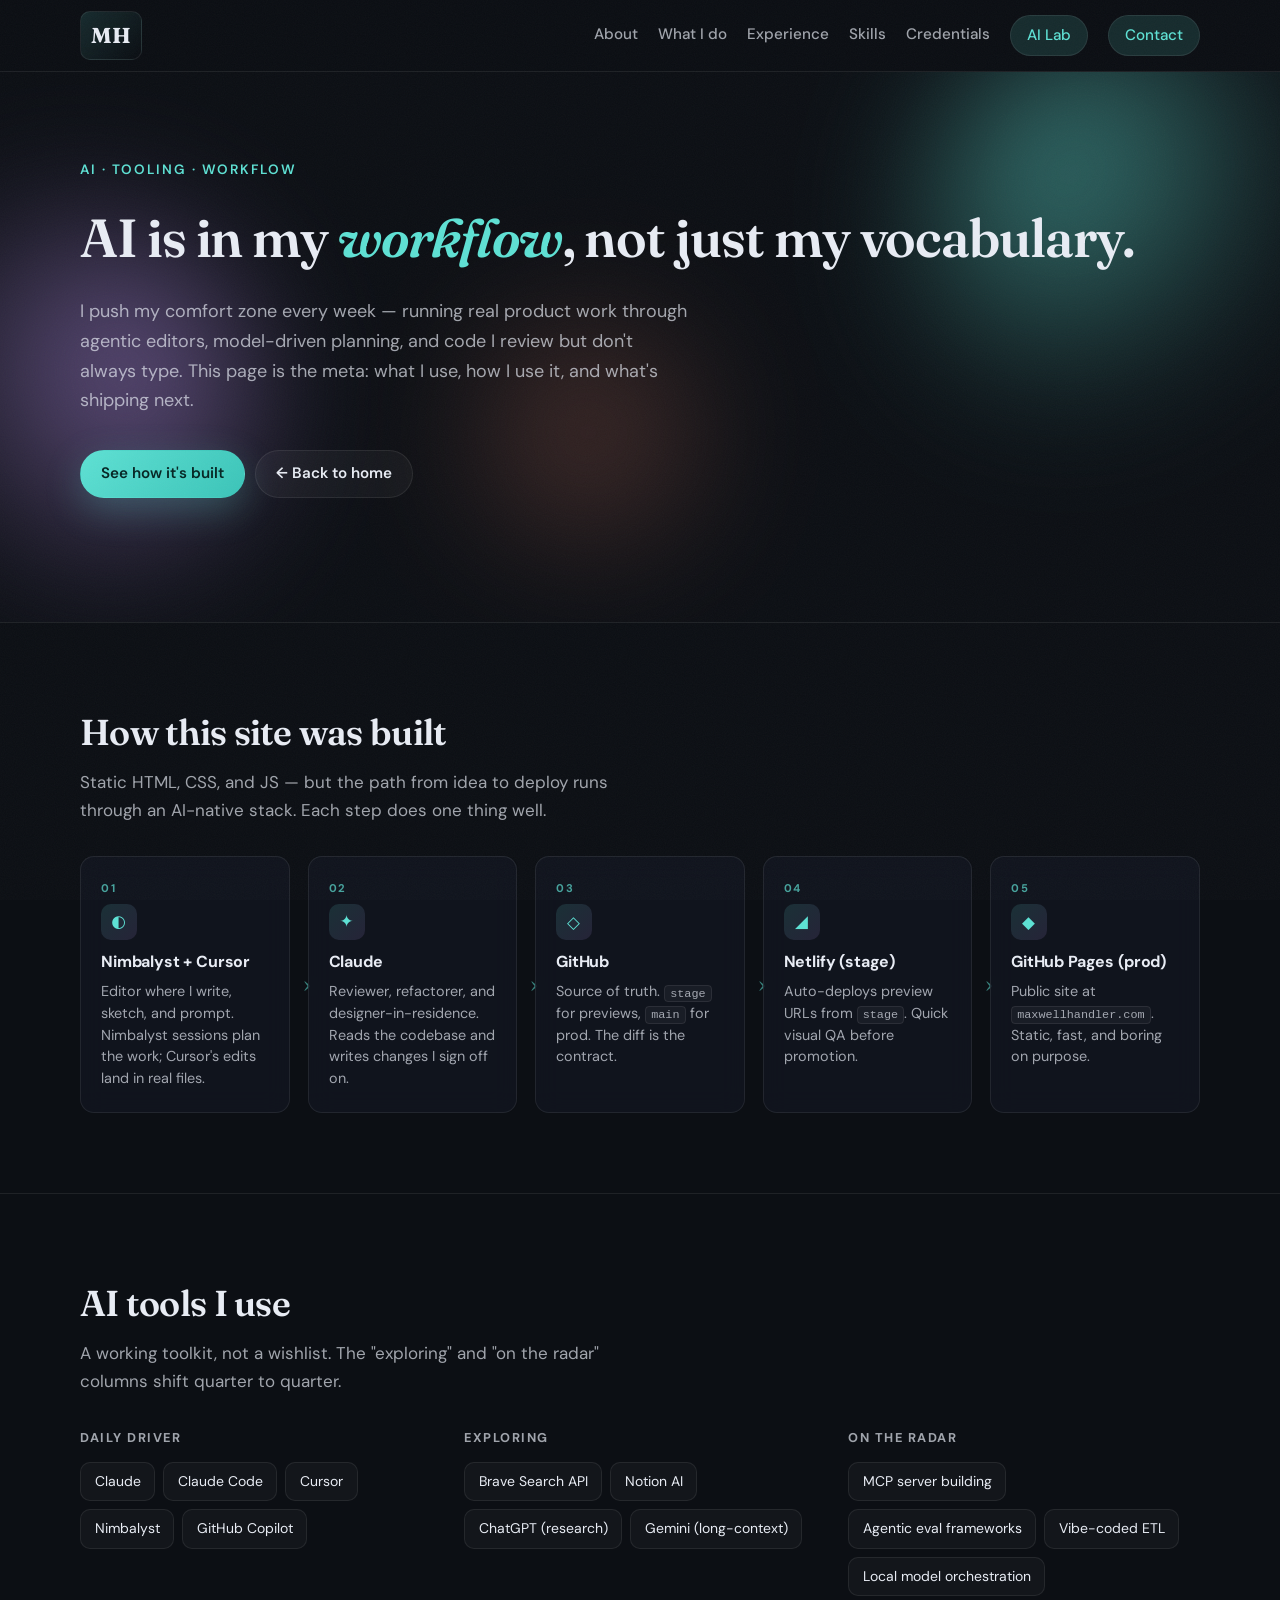
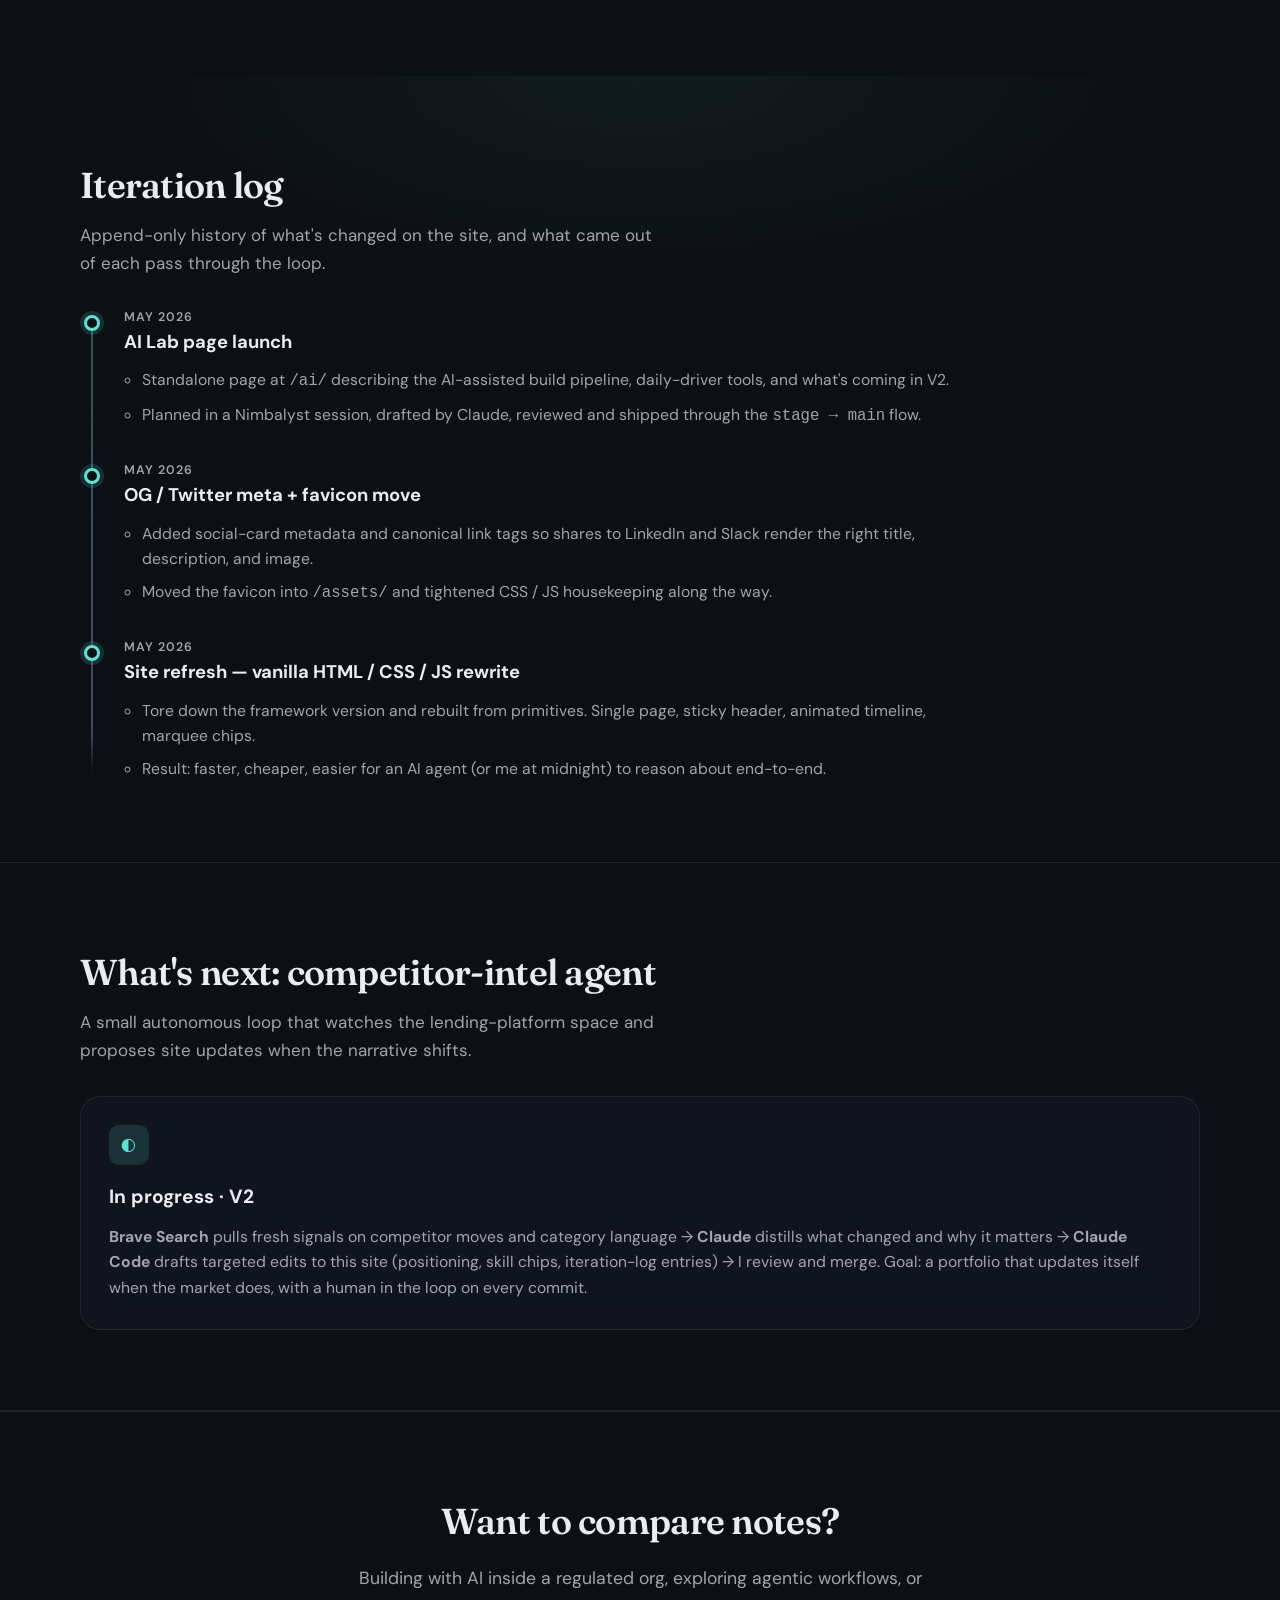
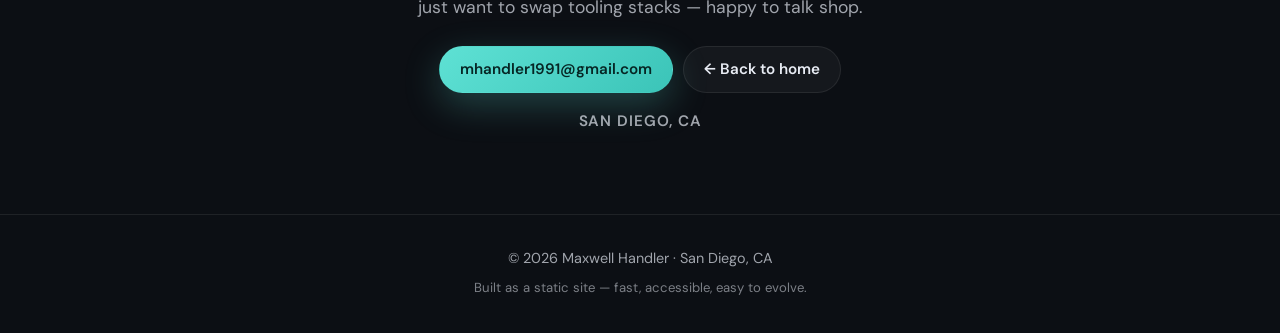
==== ai/index.html @ 17d2379d "new ai page + plan folder" ====
<!doctype html>
<html lang="en">
  <head>
    <meta charset="utf-8">
    <meta name="viewport" content="width=device-width, initial-scale=1, viewport-fit=cover">
    <meta name="theme-color" content="#0c0f14">
    <meta name="description" content="Maxwell Handler's AI Lab — how this site is built with AI-assisted workflows, the tools in daily rotation, and what's shipping next.">
    <title>AI Lab · Maxwell Handler</title>
    <link rel="canonical" href="https://maxwellhandler.com/ai/">
    <link rel="icon" href="/assets/favicon.svg" type="image/svg+xml">

    <meta property="og:type" content="website">
    <meta property="og:url" content="https://maxwellhandler.com/ai/">
    <meta property="og:title" content="AI Lab · Maxwell Handler">
    <meta property="og:description" content="How this portfolio is built with AI-assisted workflows — the tools in daily rotation, what's on the radar, and the meta-experiment of shipping changes through Claude, Nimbalyst, and Cursor.">
    <meta property="og:image" content="https://maxwellhandler.com/assets/profile.jpg">
    <meta property="og:image:alt" content="Portrait of Maxwell Handler">

    <meta name="twitter:card" content="summary">
    <meta name="twitter:url" content="https://maxwellhandler.com/ai/">
    <meta name="twitter:title" content="AI Lab · Maxwell Handler">
    <meta name="twitter:description" content="How this portfolio is built with AI-assisted workflows — the tools in daily rotation, what's on the radar, and the meta-experiment of shipping changes through Claude, Nimbalyst, and Cursor.">
    <meta name="twitter:image" content="https://maxwellhandler.com/assets/profile.jpg">

    <link rel="preconnect" href="https://fonts.googleapis.com">
    <link rel="preconnect" href="https://fonts.gstatic.com" crossorigin>
    <link href="https://fonts.googleapis.com/css2?family=DM+Sans:ital,opsz,wght@0,9..40,400;0,9..40,500;0,9..40,600;0,9..40,700;1,9..40,400&family=Fraunces:ital,opsz,wght@0,9..144,500;0,9..144,600;0,9..144,700;1,9..144,500&display=swap" rel="stylesheet">
    <link href="/css/styles.css" rel="stylesheet">
  </head>
  <body>
    <div class="noise" aria-hidden="true"></div>

    <header class="site-header">
      <div class="container header-inner">
        <a class="logo" href="/">MH</a>
        <button type="button" class="nav-toggle" aria-expanded="false" aria-controls="site-nav">
          <span class="sr-only">Menu</span>
          <span class="nav-toggle-bar"></span>
          <span class="nav-toggle-bar"></span>
        </button>
        <nav id="site-nav" class="site-nav" aria-label="Primary">
          <a href="/#about">About</a>
          <a href="/#pillars">What I do</a>
          <a href="/#experience">Experience</a>
          <a href="/#skills">Skills</a>
          <a href="/#credentials">Credentials</a>
          <a href="/ai/" class="nav-cta" aria-current="page">AI Lab</a>
          <a href="/#contact" class="nav-cta">Contact</a>
        </nav>
      </div>
    </header>

    <main id="top">
      <section class="hero">
        <div class="hero-bg" aria-hidden="true">
          <div class="blob blob-a"></div>
          <div class="blob blob-b"></div>
          <div class="blob blob-c"></div>
        </div>
        <div class="container hero-inner">
          <p class="hero-kicker">AI · Tooling · Workflow</p>
          <h1 class="hero-title">
            AI is in my <span class="accent">workflow</span>, not just my vocabulary.
          </h1>
          <p class="hero-lead">
            I push my comfort zone every week — running real product work through agentic editors, model-driven planning, and code I review but don't always type. This page is the meta: what I use, how I use it, and what's shipping next.
          </p>
          <div class="hero-actions">
            <a class="btn btn-primary" href="#how-built">See how it's built</a>
            <a class="btn btn-ghost" href="/">&larr; Back to home</a>
          </div>
        </div>
      </section>

      <section id="how-built" class="section section-pillars">
        <div class="container">
          <div class="section-head">
            <h2 class="section-title">How this site was built</h2>
            <p class="section-sub">Static HTML, CSS, and JS — but the path from idea to deploy runs through an AI-native stack. Each step does one thing well.</p>
          </div>
          <ol class="pipeline">
            <li class="pipeline-step">
              <span class="pipeline-step-icon" aria-hidden="true">◐</span>
              <h3>Nimbalyst + Cursor</h3>
              <p>Editor where I write, sketch, and prompt. Nimbalyst sessions plan the work; Cursor's edits land in real files.</p>
            </li>
            <li class="pipeline-step">
              <span class="pipeline-step-icon" aria-hidden="true">✦</span>
              <h3>Claude</h3>
              <p>Reviewer, refactorer, and designer-in-residence. Reads the codebase and writes changes I sign off on.</p>
            </li>
            <li class="pipeline-step">
              <span class="pipeline-step-icon" aria-hidden="true">◇</span>
              <h3>GitHub</h3>
              <p>Source of truth. <code>stage</code> for previews, <code>main</code> for prod. The diff is the contract.</p>
            </li>
            <li class="pipeline-step">
              <span class="pipeline-step-icon" aria-hidden="true">◢</span>
              <h3>Netlify (stage)</h3>
              <p>Auto-deploys preview URLs from <code>stage</code>. Quick visual QA before promotion.</p>
            </li>
            <li class="pipeline-step">
              <span class="pipeline-step-icon" aria-hidden="true">◆</span>
              <h3>GitHub Pages (prod)</h3>
              <p>Public site at <code>maxwellhandler.com</code>. Static, fast, and boring on purpose.</p>
            </li>
          </ol>
        </div>
      </section>

      <section id="tools" class="section section-skills">
        <div class="container">
          <div class="section-head">
            <h2 class="section-title">AI tools I use</h2>
            <p class="section-sub">A working toolkit, not a wishlist. The "exploring" and "on the radar" columns shift quarter to quarter.</p>
          </div>
          <div class="skill-groups">
            <div class="skill-group">
              <h3>Daily driver</h3>
              <ul class="skill-chips">
                <li>Claude</li>
                <li>Claude Code</li>
                <li>Cursor</li>
                <li>Nimbalyst</li>
                <li>GitHub Copilot</li>
              </ul>
            </div>
            <div class="skill-group">
              <h3>Exploring</h3>
              <ul class="skill-chips">
                <li>Brave Search API</li>
                <li>Notion AI</li>
                <li>ChatGPT (research)</li>
                <li>Gemini (long-context)</li>
              </ul>
            </div>
            <div class="skill-group">
              <h3>On the radar</h3>
              <ul class="skill-chips">
                <li>MCP server building</li>
                <li>Agentic eval frameworks</li>
                <li>Vibe-coded ETL</li>
                <li>Local model orchestration</li>
              </ul>
            </div>
          </div>
        </div>
      </section>

      <section id="iteration-log" class="section section-timeline">
        <div class="container">
          <div class="section-head">
            <h2 class="section-title">Iteration log</h2>
            <p class="section-sub">Append-only history of what's changed on the site, and what came out of each pass through the loop.</p>
          </div>
          <ol class="timeline">
            <li class="timeline-item">
              <span class="timeline-dot"></span>
              <div class="timeline-body">
                <p class="timeline-meta">May 2026</p>
                <h3>AI Lab page launch</h3>
                <ul class="timeline-bullets">
                  <li>Standalone page at <code>/ai/</code> describing the AI-assisted build pipeline, daily-driver tools, and what's coming in V2.</li>
                  <li>Planned in a Nimbalyst session, drafted by Claude, reviewed and shipped through the <code>stage → main</code> flow.</li>
                </ul>
              </div>
            </li>
            <li class="timeline-item">
              <span class="timeline-dot"></span>
              <div class="timeline-body">
                <p class="timeline-meta">May 2026</p>
                <h3>OG / Twitter meta + favicon move</h3>
                <ul class="timeline-bullets">
                  <li>Added social-card metadata and canonical link tags so shares to LinkedIn and Slack render the right title, description, and image.</li>
                  <li>Moved the favicon into <code>/assets/</code> and tightened CSS / JS housekeeping along the way.</li>
                </ul>
              </div>
            </li>
            <li class="timeline-item">
              <span class="timeline-dot"></span>
              <div class="timeline-body">
                <p class="timeline-meta">May 2026</p>
                <h3>Site refresh — vanilla HTML / CSS / JS rewrite</h3>
                <ul class="timeline-bullets">
                  <li>Tore down the framework version and rebuilt from primitives. Single page, sticky header, animated timeline, marquee chips.</li>
                  <li>Result: faster, cheaper, easier for an AI agent (or me at midnight) to reason about end-to-end.</li>
                </ul>
              </div>
            </li>
          </ol>
        </div>
      </section>

      <section id="whats-next" class="section section-pillars">
        <div class="container">
          <div class="section-head">
            <h2 class="section-title">What's next: competitor-intel agent</h2>
            <p class="section-sub">A small autonomous loop that watches the lending-platform space and proposes site updates when the narrative shifts.</p>
          </div>
          <article class="pillar-card pillar-card-pm">
            <span class="pillar-icon" aria-hidden="true">◐</span>
            <h3>In progress · V2</h3>
            <p>
              <strong>Brave Search</strong> pulls fresh signals on competitor moves and category language &rarr; <strong>Claude</strong> distills what changed and why it matters &rarr; <strong>Claude Code</strong> drafts targeted edits to this site (positioning, skill chips, iteration-log entries) &rarr; I review and merge. Goal: a portfolio that updates itself when the market does, with a human in the loop on every commit.
            </p>
          </article>
        </div>
      </section>

      <section id="contact" class="section section-contact">
        <div class="container contact-inner">
          <h2 class="section-title">Want to compare notes?</h2>
          <p class="contact-lead">
            Building with AI inside a regulated org, exploring agentic workflows, or just want to swap tooling stacks — happy to talk shop.
          </p>
          <div class="hero-actions contact-actions">
            <a class="btn btn-primary" href="mailto:mhandler1991@gmail.com">mhandler1991@gmail.com</a>
            <a class="btn btn-ghost" href="/">&larr; Back to home</a>
          </div>
          <p class="contact-location">San Diego, CA</p>
        </div>
      </section>
    </main>

    <footer class="site-footer">
      <div class="container footer-inner">
        <p>© <span id="year"></span> Maxwell Handler · San Diego, CA</p>
        <p class="footer-note">Built as a static site — fast, accessible, easy to evolve.</p>
      </div>
    </footer>

    <script src="/js/scripts.js" defer></script>
  </body>
</html>
---- css/styles.css ----
/* --- Tokens --- */
:root {
  --bg-deep: #0c0f14;
  --bg-elevated: #121722;
  --bg-card: rgba(18, 23, 34, 0.72);
  --text: #e8ecf4;
  --text-muted: rgba(232, 236, 244, 0.68);
  --accent: #5ee1d4;
  --accent-soft: rgba(94, 225, 212, 0.14);
  --accent-2: #c79bff;
  --accent-2-soft: rgba(199, 155, 255, 0.12);
  --coral: #ff8f73;
  --border: rgba(255, 255, 255, 0.08);
  --radius-lg: 20px;
  --radius-md: 14px;
  --radius-sm: 10px;
  --shadow-soft: 0 24px 80px rgba(0, 0, 0, 0.45);
  --font-sans: "DM Sans", system-ui, sans-serif;
  --font-display: "Fraunces", Georgia, serif;
  --header-h: 72px;
}

*,
*::before,
*::after {
  box-sizing: border-box;
}

html {
  scroll-behavior: smooth;
  overflow-x: clip;
}

@supports not (overflow: clip) {
  html {
    overflow-x: hidden;
  }
}

@media (prefers-reduced-motion: reduce) {
  html {
    scroll-behavior: auto;
  }

  .blob {
    animation: none !important;
  }
}

body {
  margin: 0;
  font-family: var(--font-sans);
  font-size: 1.0625rem;
  line-height: 1.65;
  color: var(--text);
  background-color: var(--bg-deep);
  min-height: 100vh;
  min-height: 100dvh;
  -webkit-text-size-adjust: 100%;
  text-size-adjust: 100%;
}

body.nav-open {
  overflow: hidden;
  overscroll-behavior: none;
}

.sr-only {
  position: absolute;
  width: 1px;
  height: 1px;
  padding: 0;
  margin: -1px;
  overflow: hidden;
  clip: rect(0, 0, 0, 0);
  white-space: nowrap;
  border: 0;
}

.noise {
  pointer-events: none;
  position: fixed;
  inset: 0;
  z-index: 9999;
  opacity: 0.035;
  background-image: url("data:image/svg+xml,%3Csvg xmlns='http://www.w3.org/2000/svg' width='220' height='220'%3E%3Cfilter id='n'%3E%3CfeTurbulence type='fractalNoise' baseFrequency='0.9' numOctaves='3' stitchTiles='stitch'/%3E%3C/filter%3E%3Crect width='100%25' height='100%25' filter='url(%23n)'/%3E%3C/svg%3E");
}

.container {
  width: min(
    1120px,
    calc(100% - 2.5rem - env(safe-area-inset-left, 0px) - env(safe-area-inset-right, 0px))
  );
  margin-inline: auto;
}

.container.narrow {
  width: min(
    720px,
    calc(100% - 2.5rem - env(safe-area-inset-left, 0px) - env(safe-area-inset-right, 0px))
  );
}

/* In-page anchors clear sticky header + notch */
#top,
section[id],
#credentials {
  scroll-margin-top: calc(env(safe-area-inset-top, 0px) + var(--header-h) + 0.75rem);
}

/* --- Header --- */
.site-header {
  position: sticky;
  top: 0;
  z-index: 100;
  min-height: var(--header-h);
  padding-top: env(safe-area-inset-top, 0);
  padding-bottom: 0;
  display: flex;
  align-items: center;
  border-bottom: 1px solid var(--border);
  background: rgba(12, 15, 20, 0.78);
  backdrop-filter: blur(14px);
}

.header-inner {
  position: relative;
  display: flex;
  align-items: center;
  justify-content: space-between;
  gap: 1rem;
}

.logo {
  font-family: var(--font-display);
  font-weight: 700;
  font-size: 1.35rem;
  letter-spacing: -0.02em;
  color: var(--text);
  text-decoration: none;
  padding: 0.35rem 0.65rem;
  border-radius: var(--radius-sm);
  border: 1px solid var(--border);
  background: linear-gradient(135deg, var(--accent-soft), transparent);
}

.site-nav {
  display: flex;
  align-items: center;
  gap: 0.25rem 1.25rem;
  flex-wrap: wrap;
  justify-content: flex-end;
}

.site-nav a {
  color: var(--text-muted);
  text-decoration: none;
  font-weight: 500;
  font-size: 0.95rem;
  padding: 0.35rem 0;
  border-bottom: 2px solid transparent;
  transition: color 0.2s, border-color 0.2s;
}

.site-nav a:hover,
.site-nav a:focus-visible {
  color: var(--text);
}

.site-nav a:focus-visible {
  outline: 2px solid var(--accent);
  outline-offset: 4px;
}

.nav-cta {
  padding: 0.45rem 1rem !important;
  border-radius: 999px;
  border: 1px solid var(--border) !important;
  background: var(--accent-soft);
  color: var(--accent) !important;
}

.nav-cta:hover {
  border-color: rgba(94, 225, 212, 0.45) !important;
}

.nav-toggle {
  display: none;
  flex-direction: column;
  justify-content: center;
  gap: 6px;
  width: 44px;
  height: 44px;
  padding: 0;
  border: 1px solid var(--border);
  border-radius: var(--radius-sm);
  background: var(--bg-elevated);
  cursor: pointer;
}

.nav-toggle-bar {
  display: block;
  height: 2px;
  width: 18px;
  margin-inline: auto;
  background: var(--text);
  border-radius: 2px;
  transition: transform 0.25s ease, opacity 0.2s;
}

.header-inner:has(.site-nav.is-open) .nav-toggle .nav-toggle-bar:first-of-type {
  transform: translateY(4px) rotate(45deg);
}

.header-inner:has(.site-nav.is-open) .nav-toggle .nav-toggle-bar:last-of-type {
  transform: translateY(-4px) rotate(-45deg);
}

@media (max-width: 768px) {
  .nav-toggle {
    display: flex;
    -webkit-tap-highlight-color: rgba(94, 225, 212, 0.15);
  }

  .site-nav {
    position: absolute;
    top: 100%;
    left: 0;
    right: 0;
    z-index: 200;
    flex-direction: column;
    align-items: stretch;
    padding: 1rem max(1.25rem, env(safe-area-inset-right, 0)) calc(1.25rem + env(safe-area-inset-bottom, 0))
      max(1.25rem, env(safe-area-inset-left, 0));
    max-height: min(72vh, calc(100dvh - 5.25rem - env(safe-area-inset-top, 0px) - env(safe-area-inset-bottom, 0px)));
    overflow-y: auto;
    background: rgba(12, 15, 20, 0.96);
    border-bottom: 1px solid var(--border);
    box-shadow: 0 24px 48px rgba(0, 0, 0, 0.35);
    gap: 0;
    display: none;
  }

  .site-nav.is-open {
    display: flex;
  }

  .site-nav a {
    padding: 0.85rem 0;
    min-height: 44px;
    display: flex;
    align-items: center;
    border-bottom: 1px solid var(--border);
    -webkit-tap-highlight-color: rgba(94, 225, 212, 0.12);
  }

  .site-nav a:last-child {
    border-bottom: 0;
    margin-top: 0.5rem;
    text-align: center;
    justify-content: center;
  }
}

/* --- Hero --- */
.hero {
  position: relative;
  padding: clamp(3rem, 8vw, 5.5rem) 0 clamp(4rem, 10vw, 6rem);
  overflow: hidden;
}

.hero-bg {
  position: absolute;
  inset: 0;
  pointer-events: none;
}

.blob {
  position: absolute;
  border-radius: 50%;
  filter: blur(70px);
  opacity: 0.55;
  animation: float 18s ease-in-out infinite;
}

.blob-a {
  width: min(420px, 55vw);
  height: min(420px, 55vw);
  background: radial-gradient(circle at 30% 30%, var(--accent), transparent 65%);
  top: -8%;
  right: -5%;
}

.blob-b {
  width: min(380px, 50vw);
  height: min(380px, 50vw);
  background: radial-gradient(circle at 70% 40%, var(--accent-2), transparent 70%);
  bottom: 5%;
  left: -10%;
  animation-delay: -6s;
}

.blob-c {
  width: min(280px, 40vw);
  height: min(280px, 40vw);
  background: radial-gradient(circle at 50% 50%, var(--coral), transparent 72%);
  top: 40%;
  left: 35%;
  opacity: 0.35;
  animation-delay: -12s;
}

@keyframes float {
  0%,
  100% {
    transform: translate(0, 0) scale(1);
  }
  33% {
    transform: translate(2%, -3%) scale(1.03);
  }
  66% {
    transform: translate(-3%, 2%) scale(0.98);
  }
}

.hero-inner {
  position: relative;
  display: grid;
  gap: 1.75rem;
  grid-template-columns: 1fr;
  /* Lets the copy column shrink so wide marquee tracks cannot blow out layout */
  min-width: 0;
}

@media (min-width: 900px) {
  .hero-inner {
    grid-template-columns: minmax(0, 1fr) auto;
    grid-template-rows: auto auto auto auto auto;
    align-items: start;
    column-gap: 3rem;
  }

  .hero-kicker {
    grid-column: 1;
    min-width: 0;
  }

  .hero-title {
    grid-column: 1;
    min-width: 0;
  }

  .hero-lead {
    grid-column: 1;
    min-width: 0;
  }

  .hero-tags-shell {
    grid-column: 1;
    min-width: 0;
  }

  .hero-actions {
    grid-column: 1;
    min-width: 0;
  }

  .hero-profile {
    grid-column: 2;
    grid-row: 1 / span 5;
    align-self: center;
  }
}

.hero-kicker {
  margin: 0;
  font-size: 0.85rem;
  font-weight: 600;
  letter-spacing: 0.14em;
  text-transform: uppercase;
  color: var(--accent);
  line-height: 1.45;
  text-wrap: balance;
}

@media (max-width: 480px) {
  .hero-kicker {
    font-size: 0.72rem;
    letter-spacing: 0.1em;
  }
}

.hero-title {
  margin: 0;
  font-family: var(--font-display);
  font-size: clamp(2.15rem, 4.5vw, 3.35rem);
  font-weight: 600;
  line-height: 1.15;
  letter-spacing: -0.02em;
  overflow-wrap: break-word;
}

.hero-title .accent {
  color: var(--accent);
  font-style: italic;
}

.hero-lead {
  margin: 0;
  max-width: 38rem;
  color: var(--text-muted);
  font-size: 1.125rem;
}

.hero-lead strong {
  color: var(--text);
  font-weight: 600;
}

.hero-tags-shell {
  --hero-chip-gap: 0.5rem;
  width: 100%;
  max-width: min(42rem, 100%);
  min-width: 0;
  padding: 0 0 1.15rem;
  border-bottom: 1px solid rgba(255, 255, 255, 0.07);
}

.hero-tags-viewport {
  overflow: hidden;
  width: 100%;
  min-width: 0;
  -webkit-mask-image: linear-gradient(
    90deg,
    transparent,
    #000 10px,
    #000 calc(100% - 10px),
    transparent
  );
  mask-image: linear-gradient(
    90deg,
    transparent,
    #000 10px,
    #000 calc(100% - 10px),
    transparent
  );
}

.hero-tags-viewport.is-scroll-fallback {
  overflow-x: auto;
  overflow-y: hidden;
  overscroll-behavior-x: contain;
  scrollbar-width: none;
  -webkit-mask-image: none;
  mask-image: none;
}

.hero-tags-viewport.is-scroll-fallback::-webkit-scrollbar {
  display: none;
}

.hero-tags-track {
  display: flex;
  flex-direction: row;
  flex-wrap: nowrap;
  align-items: center;
  gap: var(--hero-chip-gap);
  width: max-content;
}

.hero-tags-track:not(.is-marquee) {
  max-width: 100%;
}

.hero-tags-track.is-marquee {
  max-width: none;
  will-change: transform;
  animation: hero-tags-ticker var(--hero-ticker-duration, 28s) linear infinite;
}

.hero-tags-track.is-marquee:hover,
.hero-tags-track.is-marquee:focus-within {
  animation-play-state: paused;
}

.hero-tags-viewport.is-scroll-fallback .hero-tags-track {
  max-width: none;
}

@keyframes hero-tags-ticker {
  from {
    transform: translateX(0);
  }

  to {
    transform: translateX(var(--hero-ticker-shift));
  }
}

.hero-tags-group {
  flex-shrink: 0;
}

.hero-tags {
  display: flex;
  flex-wrap: nowrap;
  align-items: center;
  gap: var(--hero-chip-gap);
  list-style: none;
  margin: 0;
  padding: 0;
}

.hero-tags li {
  display: inline-flex;
  align-items: center;
  flex-shrink: 0;
  font-size: 0.68rem;
  font-weight: 700;
  letter-spacing: 0.11em;
  text-transform: uppercase;
  padding: 0.38rem 0.65rem;
  border-radius: var(--radius-sm);
  color: rgba(232, 236, 244, 0.88);
  background: linear-gradient(165deg, rgba(94, 225, 212, 0.09), rgba(199, 155, 255, 0.05));
  border: 1px solid rgba(94, 225, 212, 0.28);
  box-shadow: inset 0 1px 0 rgba(255, 255, 255, 0.06);
}

.hero .hero-actions {
  padding-top: 0.35rem;
}

.hero-actions {
  display: flex;
  flex-wrap: wrap;
  gap: 0.65rem;
}

.btn {
  display: inline-flex;
  align-items: center;
  justify-content: center;
  padding: 0.65rem 1.25rem;
  min-height: 44px;
  border-radius: 999px;
  font-family: inherit;
  font-weight: 600;
  font-size: 0.95rem;
  text-decoration: none;
  border: 1px solid transparent;
  cursor: pointer;
  transition: transform 0.15s ease, box-shadow 0.2s, background 0.2s, border-color 0.2s;
  -webkit-tap-highlight-color: rgba(94, 225, 212, 0.2);
}

.btn:active {
  transform: translateY(1px);
}

.btn-primary {
  background: linear-gradient(135deg, #5ee1d4, #3bc4b8);
  color: #062624;
  box-shadow: 0 12px 36px rgba(94, 225, 212, 0.25);
}

.btn-primary:hover {
  box-shadow: 0 16px 44px rgba(94, 225, 212, 0.35);
}

.btn-ghost {
  border-color: var(--border);
  color: var(--text);
  background: rgba(255, 255, 255, 0.04);
}

.btn-ghost:hover {
  border-color: rgba(255, 255, 255, 0.22);
  background: rgba(255, 255, 255, 0.07);
}

.hero-profile {
  position: relative;
  justify-self: center;
  width: min(200px, 70vw);
  height: min(200px, 70vw);
}

.hero-photo-fallback {
  position: absolute;
  inset: 0;
  display: flex;
  align-items: center;
  justify-content: center;
  font-family: var(--font-display);
  font-weight: 700;
  font-size: clamp(2.5rem, 8vw, 3.25rem);
  letter-spacing: -0.04em;
  color: var(--accent);
  border-radius: 24px;
  border: 3px solid rgba(255, 255, 255, 0.12);
  background: linear-gradient(145deg, var(--accent-soft), var(--accent-2-soft));
  box-shadow: var(--shadow-soft), 0 0 0 1px rgba(94, 225, 212, 0.15);
}

.hero-profile.has-photo .hero-photo-fallback {
  display: none;
}

.hero-photo {
  position: relative;
  width: 100%;
  height: 100%;
  border-radius: 24px;
  object-fit: cover;
  border: 3px solid rgba(255, 255, 255, 0.12);
  box-shadow: var(--shadow-soft), 0 0 0 1px rgba(94, 225, 212, 0.15);
}

/* --- Sections --- */
.section {
  padding: clamp(3.5rem, 8vw, 5rem) 0;
}

.section-title {
  margin: 0 0 1rem;
  font-family: var(--font-display);
  font-size: clamp(1.75rem, 3vw, 2.25rem);
  font-weight: 600;
  letter-spacing: -0.02em;
}

.section-head {
  margin-bottom: 2rem;
}

.section-head .section-title {
  margin-bottom: 0.35rem;
}

.section-sub {
  margin: 0;
  color: var(--text-muted);
  max-width: 36rem;
}

.large-text {
  font-size: 1.15rem;
  color: var(--text-muted);
}

.large-text + .large-text {
  margin-top: 1rem;
}

.large-text.muted {
  font-size: 1rem;
  border-left: 3px solid var(--accent);
  padding-left: 1rem;
  margin-top: 1.5rem;
}

.section-about {
  background: linear-gradient(180deg, transparent, rgba(199, 155, 255, 0.04));
}

.section-pillars {
  border-block: 1px solid var(--border);
}

.pillar-grid {
  display: grid;
  gap: 1.25rem;
}

@media (min-width: 768px) {
  .pillar-grid {
    grid-template-columns: repeat(3, 1fr);
  }
}

.pillar-card {
  padding: 1.75rem;
  border-radius: var(--radius-lg);
  border: 1px solid var(--border);
  background: var(--bg-card);
  backdrop-filter: blur(12px);
  transition: transform 0.2s ease, border-color 0.2s, box-shadow 0.25s;
}

@media (hover: hover) and (pointer: fine) {
  .pillar-card:hover {
    transform: translateY(-4px);
    border-color: rgba(255, 255, 255, 0.14);
    box-shadow: var(--shadow-soft);
  }
}

.pillar-card h3 {
  margin: 0 0 0.65rem;
  font-size: 1.2rem;
}

.pillar-card p {
  margin: 0;
  color: var(--text-muted);
  font-size: 0.98rem;
}

.pillar-icon {
  display: inline-flex;
  align-items: center;
  justify-content: center;
  width: 2.5rem;
  height: 2.5rem;
  margin-bottom: 1rem;
  border-radius: var(--radius-sm);
  font-size: 1.1rem;
}

.pillar-card-pm .pillar-icon {
  background: var(--accent-soft);
  color: var(--accent);
}

.pillar-card-dev .pillar-icon {
  background: rgba(255, 143, 115, 0.12);
  color: var(--coral);
}

.pillar-card-sfdc .pillar-icon {
  background: var(--accent-2-soft);
  color: var(--accent-2);
}

/* Timeline */
.section-timeline {
  background: radial-gradient(ellipse 80% 50% at 50% 0%, rgba(94, 225, 212, 0.06), transparent 55%);
}

.timeline {
  list-style: none;
  margin: 0;
  padding: 0;
  position: relative;
}

.timeline::before {
  content: "";
  position: absolute;
  left: 11px;
  top: 0.5rem;
  bottom: 0.5rem;
  width: 2px;
  background: linear-gradient(180deg, var(--accent), var(--accent-2));
  opacity: 0.35;
  border-radius: 2px;
  -webkit-mask-image: linear-gradient(
    to bottom,
    #000 0%,
    #000 calc(100% - 2.75rem),
    transparent 100%
  );
  mask-image: linear-gradient(
    to bottom,
    #000 0%,
    #000 calc(100% - 2.75rem),
    transparent 100%
  );
  -webkit-mask-repeat: no-repeat;
  mask-repeat: no-repeat;
}

.timeline-item {
  position: relative;
  padding-left: 2.75rem;
  padding-bottom: 2rem;
  overflow: visible;
}

.timeline-item:last-child {
  padding-bottom: 0;
}

.timeline-dot {
  display: block;
  position: absolute;
  left: 4px;
  top: 0.35rem;
  z-index: 1;
  width: 16px;
  height: 16px;
  border-radius: 50%;
  background: var(--bg-deep);
  border: 3px solid var(--accent);
  box-shadow: 0 0 0 4px rgba(94, 225, 212, 0.15);
  overflow: visible;
  animation: timeline-dot-glow 3.2s ease-out infinite;
}

/* Subtle pulse ring + downward “emit” along the track */
.timeline-dot::before {
  content: "";
  position: absolute;
  inset: -5px;
  border-radius: 50%;
  border: 1px solid rgba(94, 225, 212, 0.55);
  opacity: 0;
  animation: timeline-dot-ring 3.2s ease-out infinite;
  pointer-events: none;
  will-change: transform, opacity;
}

.timeline-dot::after {
  content: "";
  position: absolute;
  left: 50%;
  top: calc(100% + 2px);
  width: 2px;
  height: 72px;
  margin-left: -1px;
  border-radius: 2px;
  background: linear-gradient(
    180deg,
    rgba(94, 225, 212, 0.85),
    rgba(199, 155, 255, 0.35),
    transparent 90%
  );
  transform-origin: top center;
  transform: scaleY(0) translateZ(0);
  opacity: 0;
  animation: timeline-dot-emit 3.2s ease-out infinite;
  pointer-events: none;
  will-change: transform, opacity;
}

.timeline-item:nth-child(1) .timeline-dot,
.timeline-item:nth-child(1) .timeline-dot::before,
.timeline-item:nth-child(1) .timeline-dot::after {
  animation-delay: 0s;
}

.timeline-item:nth-child(2) .timeline-dot,
.timeline-item:nth-child(2) .timeline-dot::before,
.timeline-item:nth-child(2) .timeline-dot::after {
  animation-delay: 0.45s;
}

.timeline-item:nth-child(3) .timeline-dot,
.timeline-item:nth-child(3) .timeline-dot::before,
.timeline-item:nth-child(3) .timeline-dot::after {
  animation-delay: 0.9s;
}

.timeline-item:nth-child(4) .timeline-dot,
.timeline-item:nth-child(4) .timeline-dot::before,
.timeline-item:nth-child(4) .timeline-dot::after {
  animation-delay: 1.35s;
}

.timeline-item:nth-child(5) .timeline-dot,
.timeline-item:nth-child(5) .timeline-dot::before,
.timeline-item:nth-child(5) .timeline-dot::after {
  animation-delay: 1.8s;
}

.timeline-item:nth-child(6) .timeline-dot,
.timeline-item:nth-child(6) .timeline-dot::before,
.timeline-item:nth-child(6) .timeline-dot::after {
  animation-delay: 2.25s;
}

.timeline-item:nth-child(7) .timeline-dot,
.timeline-item:nth-child(7) .timeline-dot::before,
.timeline-item:nth-child(7) .timeline-dot::after {
  animation-delay: 2.7s;
}

@keyframes timeline-dot-glow {
  0%,
  100% {
    box-shadow:
      0 0 0 4px rgba(94, 225, 212, 0.15),
      0 0 0 0 rgba(94, 225, 212, 0);
  }
  35% {
    box-shadow:
      0 0 0 4px rgba(94, 225, 212, 0.2),
      0 0 14px 3px rgba(94, 225, 212, 0.35);
  }
}

@keyframes timeline-dot-ring {
  0% {
    transform: scale(0.72);
    opacity: 0.75;
  }
  50% {
    opacity: 0.2;
  }
  100% {
    transform: scale(1.55);
    opacity: 0;
  }
}

@keyframes timeline-dot-emit {
  0% {
    transform: scaleY(0) translateZ(0);
    opacity: 0;
  }
  15% {
    opacity: 0.85;
  }
  50% {
    opacity: 0.35;
    transform: scaleY(1) translateZ(0);
  }
  80%,
  100% {
    opacity: 0;
    transform: scaleY(1) translateZ(0);
  }
}

@media (prefers-reduced-motion: reduce) {
  .timeline-dot {
    animation: none !important;
  }

  .timeline-dot::before,
  .timeline-dot::after {
    animation: none !important;
  }
}

.timeline-meta {
  margin: 0 0 0.25rem;
  font-size: 0.78rem;
  font-weight: 600;
  letter-spacing: 0.08em;
  text-transform: uppercase;
  color: var(--accent);
  line-height: 1.4;
  overflow-wrap: anywhere;
}

.timeline-body h3 {
  margin: 0 0 0.5rem;
  font-size: 1.15rem;
}

.timeline-body p {
  margin: 0;
  color: var(--text-muted);
  max-width: 52rem;
}

.timeline-bullets {
  margin: 0.65rem 0 0;
  padding-left: 1.15rem;
  color: var(--text-muted);
  font-size: 0.98rem;
  max-width: 52rem;
}

.timeline-bullets li {
  margin-bottom: 0.45rem;
}

.timeline-bullets li:last-child {
  margin-bottom: 0;
}

.timeline-bullets strong {
  color: var(--text);
  font-weight: 600;
}

/* Skills */
.skill-groups {
  display: grid;
  gap: 2rem;
}

@media (min-width: 768px) {
  .skill-groups {
    grid-template-columns: repeat(3, 1fr);
  }
}

.skill-group h3 {
  margin: 0 0 0.85rem;
  font-size: 0.8rem;
  font-weight: 700;
  letter-spacing: 0.12em;
  text-transform: uppercase;
  color: var(--text-muted);
}

.skill-chips {
  list-style: none;
  margin: 0;
  padding: 0;
  display: flex;
  flex-wrap: wrap;
  gap: 0.5rem;
}

.skill-chips li {
  font-size: 0.875rem;
  padding: 0.45rem 0.85rem;
  border-radius: var(--radius-sm);
  border: 1px solid var(--border);
  background: rgba(255, 255, 255, 0.03);
}

/* Credentials (within skills section) */
.credentials-block {
  margin-top: clamp(2.5rem, 5vw, 3.25rem);
  padding-top: clamp(2rem, 4vw, 2.75rem);
  border-top: 1px solid var(--border);
}

.credentials-title {
  margin: 0 0 1.25rem;
  font-family: var(--font-display);
  font-size: 1.35rem;
  font-weight: 600;
  letter-spacing: -0.02em;
}

.credentials-grid {
  display: grid;
  gap: 1.75rem 2.5rem;
}

@media (min-width: 768px) {
  .credentials-grid {
    grid-template-columns: 1fr 1fr;
    align-items: start;
  }
}

.credentials-heading {
  margin: 0 0 0.5rem;
  font-size: 0.78rem;
  font-weight: 700;
  letter-spacing: 0.12em;
  text-transform: uppercase;
  color: var(--accent);
}

.credentials-heading:not(:first-child) {
  margin-top: 1.25rem;
}

.credentials-list {
  margin: 0;
  padding-left: 1.1rem;
  color: var(--text-muted);
  font-size: 0.95rem;
}

.credentials-list li {
  margin-bottom: 0.35rem;
}

.credentials-list strong {
  color: var(--text);
  font-weight: 600;
}

.credentials-note {
  margin: 0;
  color: var(--text-muted);
  font-size: 0.92rem;
  line-height: 1.55;
}

/* Contact */
.section-contact {
  border-top: 1px solid var(--border);
  text-align: center;
  padding-bottom: calc(clamp(3.5rem, 8vw, 5rem) + env(safe-area-inset-bottom, 0px));
}

.contact-inner .section-title {
  margin-bottom: 0.75rem;
}

.contact-lead {
  margin: 0 auto 1.5rem;
  max-width: 36rem;
  color: var(--text-muted);
  font-size: 1.1rem;
}

.contact-actions {
  justify-content: center;
}

@media (max-width: 540px) {
  .hero .hero-actions {
    flex-direction: column;
    align-items: stretch;
  }

  .hero .hero-actions .btn {
    width: 100%;
    max-width: 100%;
  }

  .contact-actions {
    flex-direction: column;
    align-items: stretch;
  }

  .contact-actions .btn {
    width: 100%;
    max-width: 100%;
  }

  .contact-actions .btn-primary {
    font-size: 0.88rem;
    word-break: break-word;
    padding-left: 1rem;
    padding-right: 1rem;
  }
}

.contact-location {
  margin: 1rem 0 0;
  font-size: 0.95rem;
  font-weight: 600;
  letter-spacing: 0.06em;
  text-transform: uppercase;
  color: var(--text-muted);
}

/* Footer */
.site-footer {
  padding: 2rem 0 max(2.5rem, env(safe-area-inset-bottom, 0px));
  border-top: 1px solid var(--border);
}

.footer-inner {
  display: flex;
  flex-direction: column;
  gap: 0.35rem;
  align-items: center;
  text-align: center;
  color: var(--text-muted);
  font-size: 0.9rem;
}

.footer-inner p {
  margin: 0;
}

.footer-note {
  opacity: 0.75;
  font-size: 0.82rem;
}

/* Pipeline stepper (used on /ai/) */
.pipeline {
  list-style: none;
  margin: 0;
  padding: 0;
  display: grid;
  gap: 1rem;
  grid-template-columns: 1fr;
  counter-reset: pipeline;
}

@media (min-width: 720px) {
  .pipeline {
    grid-template-columns: repeat(5, 1fr);
    gap: 1.1rem;
  }
}

.pipeline-step {
  position: relative;
  display: flex;
  flex-direction: column;
  gap: 0.4rem;
  padding: 1.4rem 1.25rem;
  border-radius: var(--radius-md);
  border: 1px solid var(--border);
  background: var(--bg-card);
  backdrop-filter: blur(12px);
  counter-increment: pipeline;
}

.pipeline-step::before {
  content: "0" counter(pipeline);
  font-size: 0.7rem;
  font-weight: 700;
  letter-spacing: 0.14em;
  text-transform: uppercase;
  color: var(--accent);
  opacity: 0.7;
}

.pipeline-step h3 {
  margin: 0;
  font-size: 1rem;
  letter-spacing: -0.01em;
}

.pipeline-step p {
  margin: 0;
  font-size: 0.9rem;
  line-height: 1.5;
  color: var(--text-muted);
}

.pipeline-step code {
  font-size: 0.82em;
  padding: 0.05rem 0.32rem;
  border-radius: 4px;
  border: 1px solid var(--border);
  background: rgba(255, 255, 255, 0.04);
}

.pipeline-step-icon {
  display: inline-flex;
  align-items: center;
  justify-content: center;
  width: 2.25rem;
  height: 2.25rem;
  margin-bottom: 0.15rem;
  border-radius: var(--radius-sm);
  font-size: 1.05rem;
  background: linear-gradient(135deg, var(--accent-soft), var(--accent-2-soft));
  color: var(--accent);
}

@media (min-width: 720px) {
  .pipeline-step:not(:last-child)::after {
    content: "›";
    position: absolute;
    right: -1.1rem;
    top: 50%;
    width: 1.1rem;
    transform: translate(50%, -50%);
    text-align: center;
    font-family: var(--font-display);
    font-size: 1.6rem;
    line-height: 1;
    color: var(--accent);
    opacity: 0.55;
    pointer-events: none;
  }
}
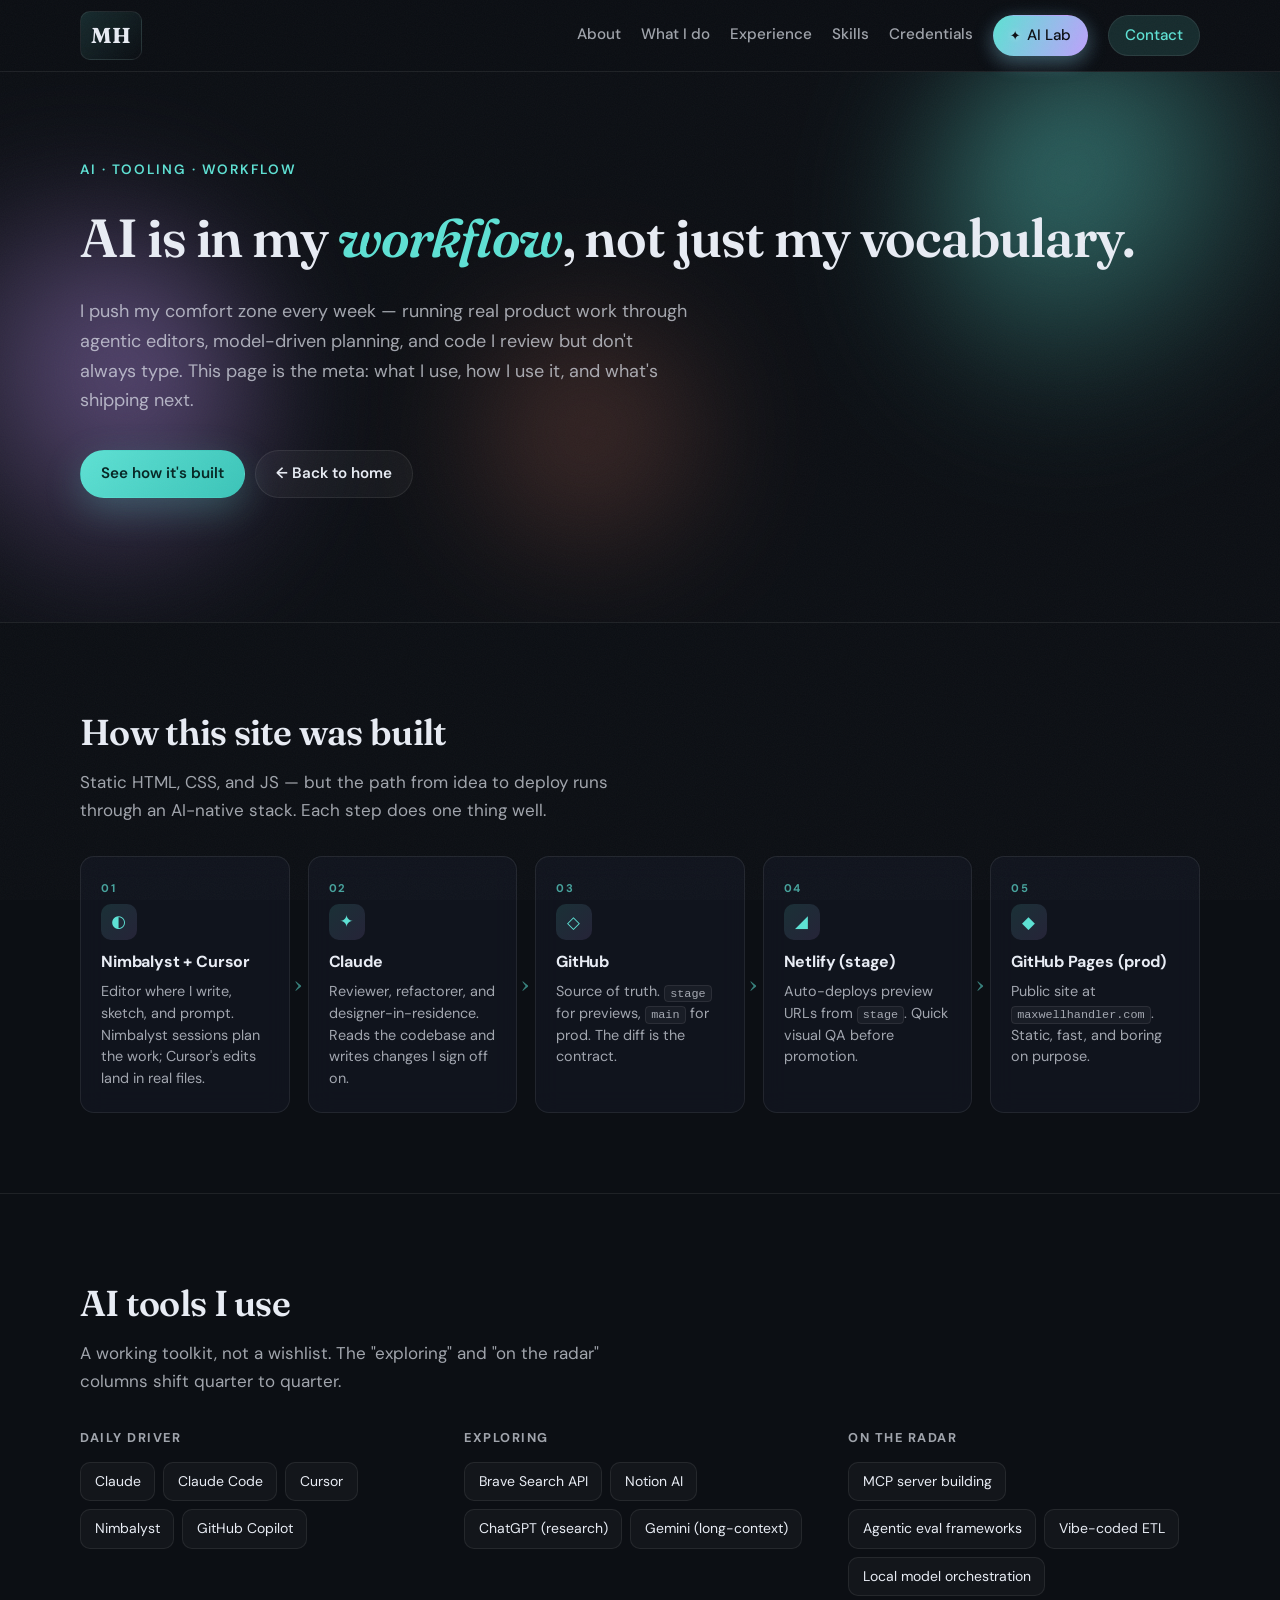
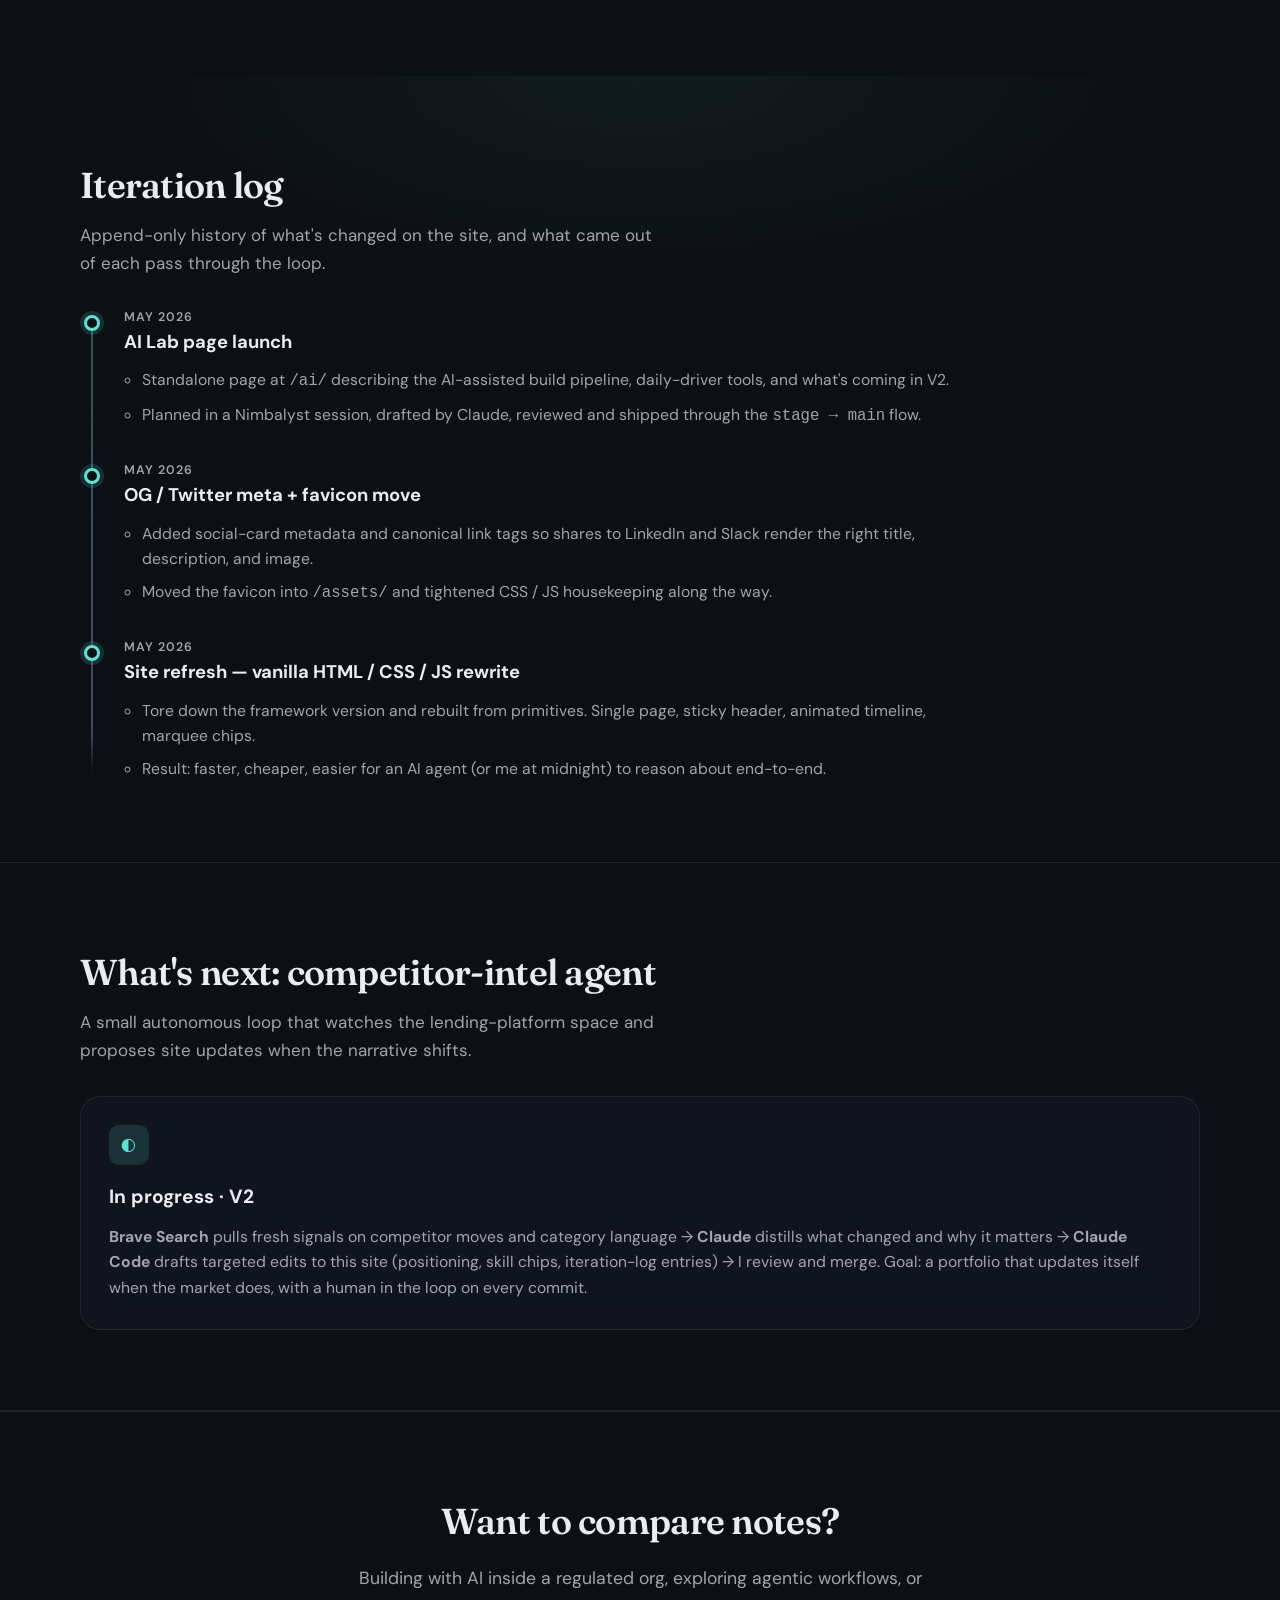
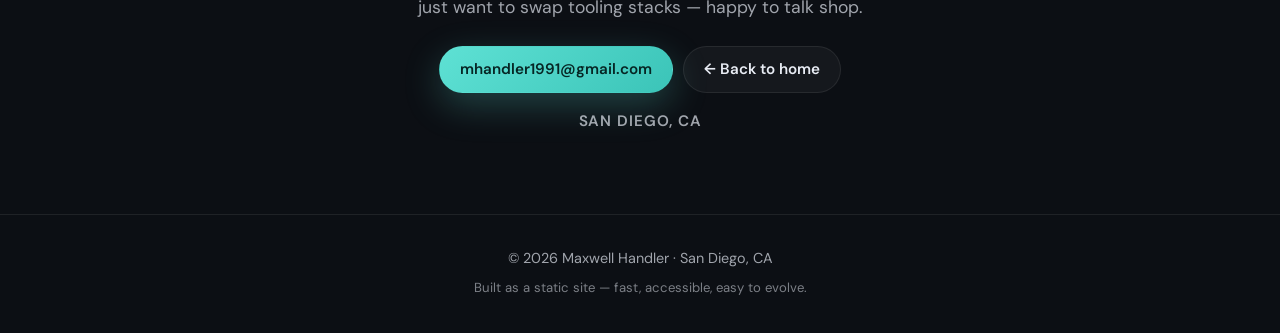
==== commit be10fc9c: "new updated AI Lab button, fixed formatting on ai lab page section" ====
--- a/ai/index.html
+++ b/ai/index.html
@@ -44,7 +44,7 @@
           <a href="/#experience">Experience</a>
           <a href="/#skills">Skills</a>
           <a href="/#credentials">Credentials</a>
-          <a href="/ai/" class="nav-cta" aria-current="page">AI Lab</a>
+          <a href="/ai/" class="nav-cta nav-cta-primary" aria-current="page">AI Lab</a>
           <a href="/#contact" class="nav-cta">Contact</a>
         </nav>
       </div>
--- a/css/styles.css
+++ b/css/styles.css
@@ -182,6 +182,84 @@
 
 .nav-cta:hover {
   border-color: rgba(94, 225, 212, 0.45) !important;
+}
+
+.nav-cta-primary {
+  position: relative;
+  overflow: hidden;
+  isolation: isolate;
+  background: linear-gradient(115deg, var(--accent), var(--accent-2), var(--accent)) !important;
+  background-size: 220% 220% !important;
+  color: var(--bg-deep) !important;
+  border-color: transparent !important;
+  font-weight: 600;
+  box-shadow: 0 6px 20px rgba(94, 225, 212, 0.28), 0 6px 20px rgba(199, 155, 255, 0.18);
+  transition: transform 0.25s ease, box-shadow 0.25s ease, filter 0.25s ease;
+  animation: nav-cta-gradient 9s ease-in-out infinite;
+}
+
+.nav-cta-primary::before {
+  content: "✦";
+  display: inline-block;
+  margin-right: 0.4rem;
+  font-size: 0.85em;
+  line-height: 1;
+  color: var(--bg-deep);
+  text-shadow: 0 0 6px rgba(255, 255, 255, 0.55);
+  animation: nav-cta-sparkle 2.8s ease-in-out infinite;
+  transform-origin: center;
+}
+
+.nav-cta-primary::after {
+  content: "";
+  position: absolute;
+  top: 0;
+  left: -120%;
+  width: 60%;
+  height: 100%;
+  background: linear-gradient(115deg, transparent 0%, rgba(255, 255, 255, 0.55) 50%, transparent 100%);
+  transform: skewX(-20deg);
+  pointer-events: none;
+  transition: left 0.75s ease;
+  z-index: 1;
+}
+
+.nav-cta-primary:hover {
+  transform: translateY(-1px) scale(1.045);
+  filter: brightness(1.08);
+  border-color: transparent !important;
+  box-shadow: 0 12px 30px rgba(94, 225, 212, 0.42), 0 12px 30px rgba(199, 155, 255, 0.32);
+}
+
+.nav-cta-primary:hover::after {
+  left: 150%;
+}
+
+.nav-cta-primary:hover::before {
+  animation-duration: 1.4s;
+}
+
+@keyframes nav-cta-gradient {
+  0%, 100% { background-position: 0% 50%; }
+  50% { background-position: 100% 50%; }
+}
+
+@keyframes nav-cta-sparkle {
+  0%, 100% { opacity: 0.55; transform: scale(0.85) rotate(0deg); }
+  50% { opacity: 1; transform: scale(1.15) rotate(18deg); }
+}
+
+@media (prefers-reduced-motion: reduce) {
+  .nav-cta-primary,
+  .nav-cta-primary::before,
+  .nav-cta-primary::after {
+    animation: none !important;
+    transition: none !important;
+  }
+
+  .nav-cta-primary:hover::after {
+    left: -120%;
+  }
 }
 
 .nav-toggle {
@@ -1245,7 +1323,7 @@
     right: -1.1rem;
     top: 50%;
     width: 1.1rem;
-    transform: translate(50%, -50%);
+    transform: translateY(-50%);
     text-align: center;
     font-family: var(--font-display);
     font-size: 1.6rem;
